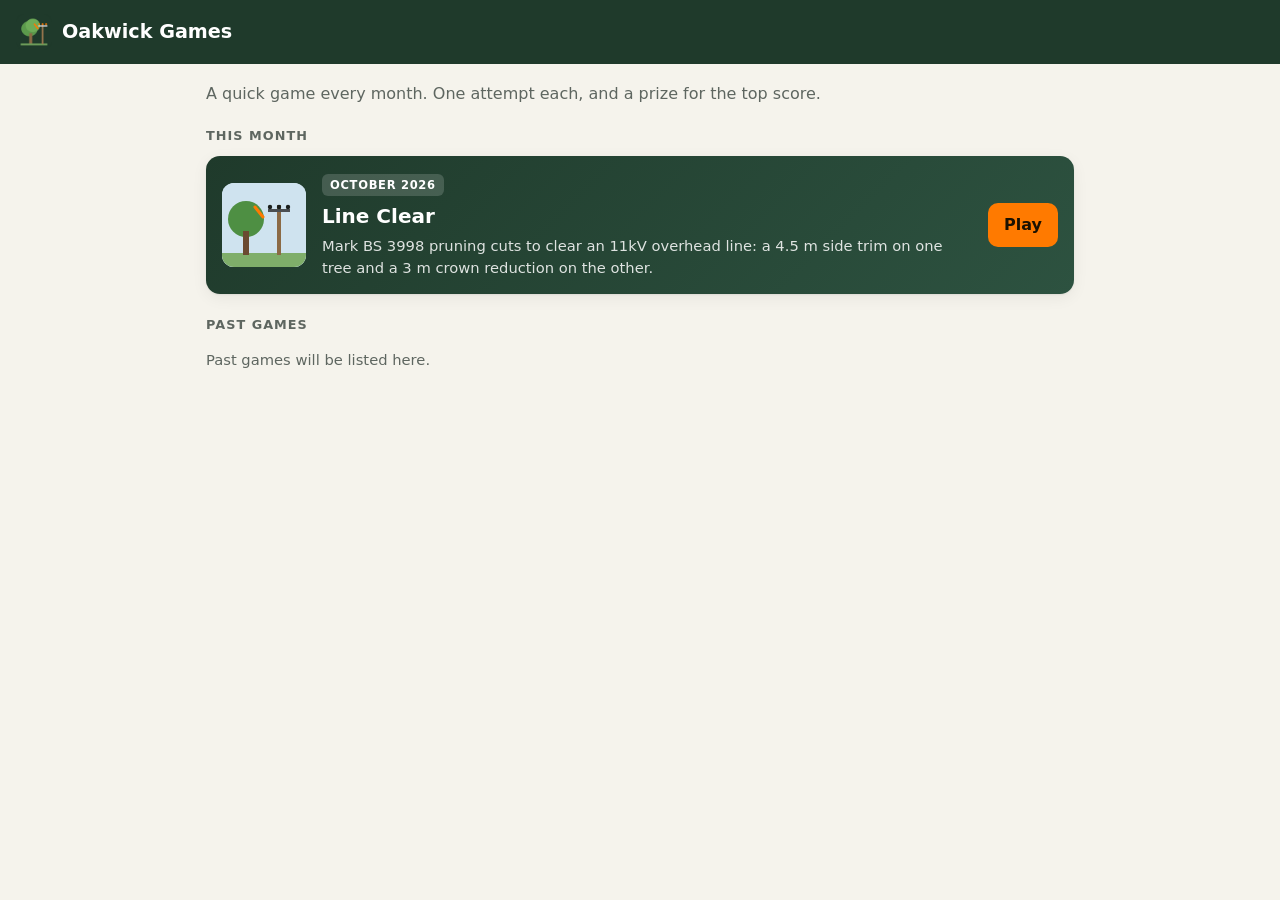
==== index.html @ 3336a116 "Add files via upload" ====
<!doctype html>
<html lang="en-GB">
<head>
<meta charset="utf-8">
<meta name="viewport" content="width=device-width, initial-scale=1, viewport-fit=cover">
<meta name="theme-color" content="#1f3a2b">
<title>Oakwick Games</title>
<link rel="manifest" href="manifest.webmanifest">
<link rel="icon" href="icons/icon-192.png">
<link rel="apple-touch-icon" href="icons/icon-192.png">
<style>
  :root { --forest:#1f3a2b; --forest-2:#2d5240; --hivis:#ff7a00; --paper:#f5f3ec; --ink:#1b1f1c; --muted:#5e6660; }
  * { box-sizing: border-box; }
  body { margin: 0; font-family: system-ui, -apple-system, "Segoe UI", Roboto, Arial, sans-serif; background: var(--paper); color: var(--ink); line-height: 1.45; }
  header { background: var(--forest); color: #fff; padding: 14px 16px; padding-top: max(14px, env(safe-area-inset-top)); display: flex; align-items: center; gap: 10px; }
  header img { width: 36px; height: 36px; border-radius: 8px; }
  header h1 { font-size: 1.2rem; margin: 0; }
  main { max-width: 900px; margin: 0 auto; padding: 18px 16px 40px; }
  .lede { color: var(--muted); margin: 0 0 18px; }
  h2 { font-size: .8rem; text-transform: uppercase; letter-spacing: .08em; color: var(--muted); margin: 22px 0 10px; }
  .game { display: flex; gap: 16px; align-items: center; background: #fff; border-radius: 14px; padding: 16px; box-shadow: 0 1px 2px rgba(0,0,0,.06), 0 4px 16px rgba(0,0,0,.06); text-decoration: none; color: inherit; }
  .game.current { background: linear-gradient(135deg, var(--forest), var(--forest-2)); color: #fff; }
  .game .art { width: 84px; height: 84px; border-radius: 12px; flex: none; background: #cfe3ef; display: grid; place-items: center; overflow: hidden; }
  .game .body { flex: 1; min-width: 0; }
  .game h3 { margin: 0 0 4px; font-size: 1.25rem; }
  .game p { margin: 0; opacity: .85; font-size: .92rem; }
  .game .go { background: var(--hivis); color: #1a1100; font-weight: 700; padding: 10px 16px; border-radius: 10px; white-space: nowrap; }
  .badge { display: inline-block; font-size: .72rem; font-weight: 700; letter-spacing: .06em; text-transform: uppercase; background: rgba(255,255,255,.16); padding: 3px 8px; border-radius: 6px; margin-bottom: 6px; }
  .empty { color: var(--muted); font-size: .92rem; }
  @media (max-width: 520px) { .game { flex-wrap: wrap; } .game .go { width: 100%; text-align: center; } }
</style>
</head>
<body>
<header><img src="icons/icon-192.png" alt=""><h1>Oakwick Games</h1></header>
<main>
  <p class="lede">A quick game every month. One attempt each, and a prize for the top score.</p>
  <h2>This month</h2>
  <a class="game current" href="games/2026-10-line-clear/">
    <div class="art">
      <svg viewBox="0 0 84 84" width="84" height="84" aria-hidden="true">
        <rect width="84" height="84" fill="#cfe3ef"/><rect y="70" width="84" height="14" fill="#7fae6a"/>
        <circle cx="24" cy="36" r="18" fill="#4e8f43"/><rect x="21" y="48" width="6" height="24" fill="#6b4a31"/>
        <rect x="55" y="22" width="4" height="50" fill="#8b6a45"/><rect x="46" y="26" width="22" height="3" fill="#4b4f52"/>
        <circle cx="48" cy="24" r="2.2" fill="#1b1f1c"/><circle cx="57" cy="24" r="2.2" fill="#1b1f1c"/><circle cx="66" cy="24" r="2.2" fill="#1b1f1c"/>
        <line x1="33" y1="24" x2="41" y2="34" stroke="#ff7a00" stroke-width="3" stroke-linecap="round"/>
      </svg>
    </div>
    <div class="body">
      <span class="badge">October 2026</span>
      <h3>Line Clear</h3>
      <p>Mark BS 3998 pruning cuts to clear an 11kV overhead line: a 4.5 m side trim on one tree and a 3 m crown reduction on the other.</p>
    </div>
    <span class="go">Play</span>
  </a>
  <h2>Past games</h2>
  <p class="empty">Past games will be listed here.</p>
</main>
<script>
  if ('serviceWorker' in navigator && location.protocol === 'https:') navigator.serviceWorker.register('sw.js').catch(function () {});
</script>
</body>
</html>
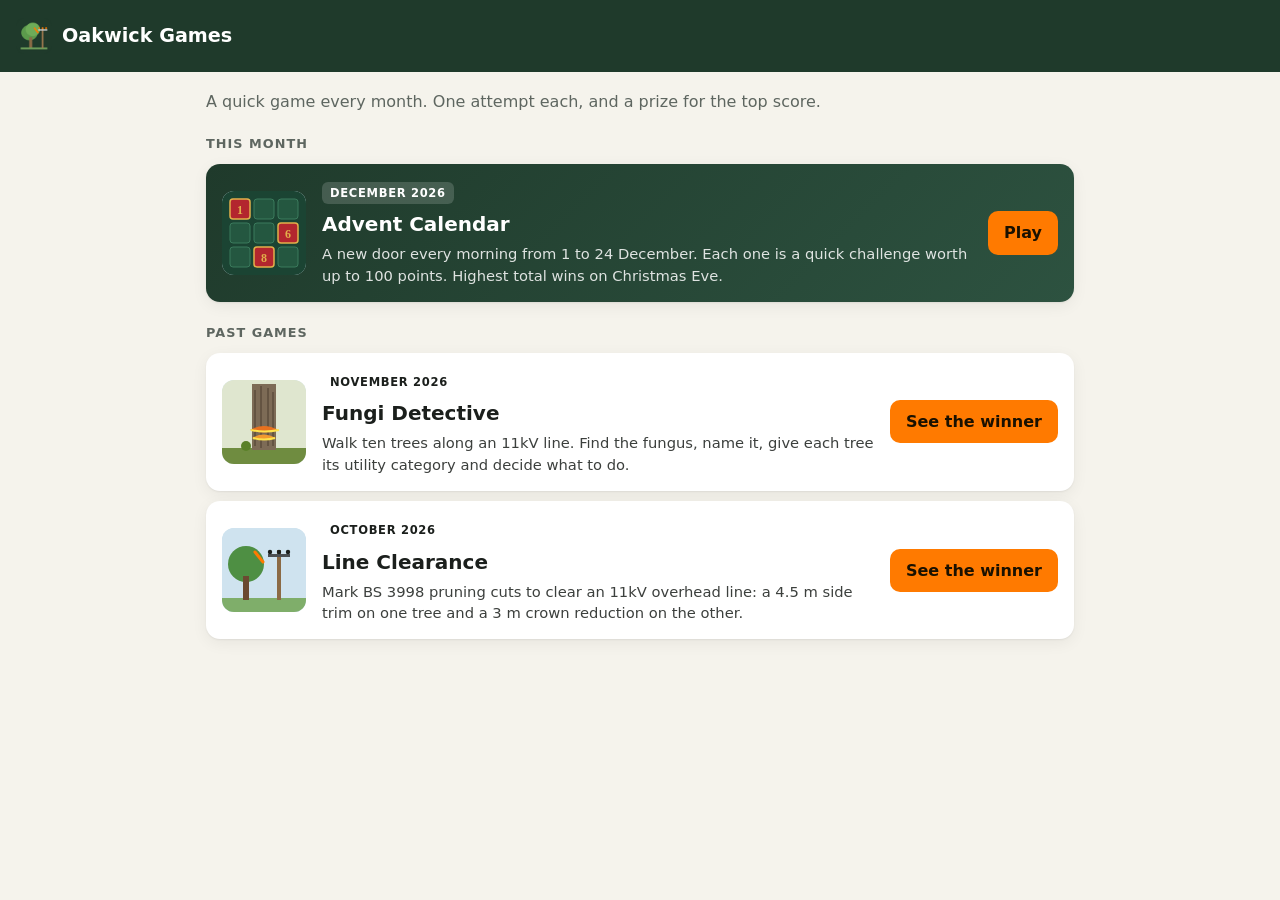
==== commit 651a396c: "Add files via upload" ====
--- a/index.html
+++ b/index.html
@@ -15,11 +15,13 @@
   header { background: var(--forest); color: #fff; padding: 14px 16px; padding-top: max(14px, env(safe-area-inset-top)); display: flex; align-items: center; gap: 10px; }
   header img { width: 36px; height: 36px; border-radius: 8px; }
   header h1 { font-size: 1.2rem; margin: 0; }
+  header .co-logo { margin-left: auto; height: 44px; aspect-ratio: 420 / 323; background: url("icons/oakwick-logo-white.png") center / contain no-repeat; }
   main { max-width: 900px; margin: 0 auto; padding: 18px 16px 40px; }
   .lede { color: var(--muted); margin: 0 0 18px; }
   h2 { font-size: .8rem; text-transform: uppercase; letter-spacing: .08em; color: var(--muted); margin: 22px 0 10px; }
   .game { display: flex; gap: 16px; align-items: center; background: #fff; border-radius: 14px; padding: 16px; box-shadow: 0 1px 2px rgba(0,0,0,.06), 0 4px 16px rgba(0,0,0,.06); text-decoration: none; color: inherit; }
   .game.current { background: linear-gradient(135deg, var(--forest), var(--forest-2)); color: #fff; }
+  .game + .game { margin-top: 10px; }
   .game .art { width: 84px; height: 84px; border-radius: 12px; flex: none; background: #cfe3ef; display: grid; place-items: center; overflow: hidden; }
   .game .body { flex: 1; min-width: 0; }
   .game h3 { margin: 0 0 4px; font-size: 1.25rem; }
@@ -27,35 +29,54 @@
   .game .go { background: var(--hivis); color: #1a1100; font-weight: 700; padding: 10px 16px; border-radius: 10px; white-space: nowrap; }
   .badge { display: inline-block; font-size: .72rem; font-weight: 700; letter-spacing: .06em; text-transform: uppercase; background: rgba(255,255,255,.16); padding: 3px 8px; border-radius: 6px; margin-bottom: 6px; }
   .empty { color: var(--muted); font-size: .92rem; }
+  .game.special { background: #1c1f22; color: #fff; position: relative; overflow: hidden; padding-top: 24px; }
+  .game.special::before { content: ""; position: absolute; left: 0; right: 0; top: 0; height: 8px; background: repeating-linear-gradient(-45deg, #f5a800 0 12px, #1c1f22 12px 24px); }
+  .game.special .go { background: #f5a800; }
   @media (max-width: 520px) { .game { flex-wrap: wrap; } .game .go { width: 100%; text-align: center; } }
 </style>
 </head>
 <body>
-<header><img src="icons/icon-192.png" alt=""><h1>Oakwick Games</h1></header>
+<header><img src="icons/icon-192.png" alt=""><h1>Oakwick Games</h1><span class="co-logo" role="img" aria-label="Oakwick Utility Arborists"></span></header>
 <main>
   <p class="lede">A quick game every month. One attempt each, and a prize for the top score.</p>
   <h2>This month</h2>
-  <a class="game current" href="games/2026-10-line-clear/">
-    <div class="art">
-      <svg viewBox="0 0 84 84" width="84" height="84" aria-hidden="true">
-        <rect width="84" height="84" fill="#cfe3ef"/><rect y="70" width="84" height="14" fill="#7fae6a"/>
-        <circle cx="24" cy="36" r="18" fill="#4e8f43"/><rect x="21" y="48" width="6" height="24" fill="#6b4a31"/>
-        <rect x="55" y="22" width="4" height="50" fill="#8b6a45"/><rect x="46" y="26" width="22" height="3" fill="#4b4f52"/>
-        <circle cx="48" cy="24" r="2.2" fill="#1b1f1c"/><circle cx="57" cy="24" r="2.2" fill="#1b1f1c"/><circle cx="66" cy="24" r="2.2" fill="#1b1f1c"/>
-        <line x1="33" y1="24" x2="41" y2="34" stroke="#ff7a00" stroke-width="3" stroke-linecap="round"/>
-      </svg>
-    </div>
-    <div class="body">
-      <span class="badge">October 2026</span>
-      <h3>Line Clear</h3>
-      <p>Mark BS 3998 pruning cuts to clear an 11kV overhead line: a 4.5 m side trim on one tree and a 3 m crown reduction on the other.</p>
-    </div>
-    <span class="go">Play</span>
-  </a>
+  <div id="current"></div>
+  <div id="special"></div>
   <h2>Past games</h2>
-  <p class="empty">Past games will be listed here.</p>
+  <div id="past"><p class="empty">Past games will be listed here.</p></div>
 </main>
 <script>
+  // Each game appears on the first day of its month. Earlier games move to "Past games" and link to the winning entry.
+  var GAMES = [
+    { round: '2026-10', from: '2026-10-01', label: 'October 2026', title: 'Line Clearance', url: 'games/2026-10-line-clear/', art: 'LC',
+      blurb: 'Mark BS 3998 pruning cuts to clear an 11kV overhead line: a 4.5 m side trim on one tree and a 3 m crown reduction on the other.' },
+    { round: '2026-11', from: '2026-11-01', label: 'November 2026', title: 'Fungi Detective', url: 'games/2026-11-fungi-detective/', art: 'FD',
+      blurb: 'Walk ten trees along an 11kV line. Find the fungus, name it, give each tree its utility category and decide what to do.' },
+    { round: '2026-12', from: '2026-12-01', label: 'December 2026', title: 'Advent Calendar', url: 'games/2026-12-advent/', art: 'AD',
+      blurb: 'A new door every morning from 1 to 24 December. Each one is a quick challenge worth up to 100 points. Highest total wins on Christmas Eve.' }
+  ];
+  // Special editions run alongside the monthly game. They have no prize and no Top 10.
+  // "until" is the last day the card is shown: keep it in step with the closing date in the Rounds tab.
+  var SPECIALS = [
+    { from: '2026-10-02', until: '2026-10-31', label: 'Special edition · hand safety', title: 'Line of Fire', url: 'games/2026-10-line-of-fire/', art: 'LF',
+      blurb: 'Eight moments from an ordinary working day. Mark the hands that are in harm’s way and make the call. No prize, no clock and no sign-in: this one is about going home with all your fingers.' }
+  ];
+  var ART = { LF: '<svg viewBox="0 0 84 84" width="84" height="84" aria-hidden="true"><rect width="84" height="84" fill="#2a2f33"/><g transform="translate(41 38) scale(1.45)"><g fill="#f5a800"><rect x="-13" y="-16" width="6" height="18" rx="3"/><rect x="-6.5" y="-21" width="6" height="22" rx="3"/><rect x="0" y="-22" width="6" height="23" rx="3"/><rect x="6.5" y="-18" width="6" height="19" rx="3"/><rect x="10" y="-4" width="7" height="17" rx="3.5" transform="rotate(-38 13 10)"/><rect x="-13" y="-6" width="25.5" height="25" rx="7"/></g></g><g fill="#f5a800"><path d="M0 84 l12 -12 h12 l-12 12 z M24 84 l12 -12 h12 l-12 12 z M48 84 l12 -12 h12 l-12 12 z M72 84 l12 -12 v12 z"/></g></svg>', AD: '<svg viewBox="0 0 84 84" width="84" height="84" aria-hidden="true"><rect width="84" height="84" fill="#1b4433"/><g fill="#b3262e" stroke="#e2b04a" stroke-width="1.5"><rect x="8" y="8" width="20" height="20" rx="3"/><rect x="56" y="32" width="20" height="20" rx="3"/><rect x="32" y="56" width="20" height="20" rx="3"/></g><g fill="#245740" stroke="#3b7a5c" stroke-width="1"><rect x="32" y="8" width="20" height="20" rx="3"/><rect x="56" y="8" width="20" height="20" rx="3"/><rect x="8" y="32" width="20" height="20" rx="3"/><rect x="32" y="32" width="20" height="20" rx="3"/><rect x="8" y="56" width="20" height="20" rx="3"/><rect x="56" y="56" width="20" height="20" rx="3"/></g><g fill="#e2b04a" font-family="Georgia,serif" font-weight="700" font-size="12" text-anchor="middle"><text x="18" y="23">1</text><text x="66" y="47">6</text><text x="42" y="71">8</text></g></svg>', LC: '<svg viewBox="0 0 84 84" width="84" height="84" aria-hidden="true"><rect width="84" height="84" fill="#cfe3ef"/><rect y="70" width="84" height="14" fill="#7fae6a"/><circle cx="24" cy="36" r="18" fill="#4e8f43"/><rect x="21" y="48" width="6" height="24" fill="#6b4a31"/><rect x="55" y="22" width="4" height="50" fill="#8b6a45"/><rect x="46" y="26" width="22" height="3" fill="#4b4f52"/><circle cx="48" cy="24" r="2.2" fill="#1b1f1c"/><circle cx="57" cy="24" r="2.2" fill="#1b1f1c"/><circle cx="66" cy="24" r="2.2" fill="#1b1f1c"/><line x1="33" y1="24" x2="41" y2="34" stroke="#ff7a00" stroke-width="3" stroke-linecap="round"/></svg>', FD: '<svg viewBox="0 0 84 84" width="84" height="84" aria-hidden="true"><rect width="84" height="84" fill="#dfe6cf"/><rect y="68" width="84" height="16" fill="#6f8c40"/><rect x="30" y="4" width="24" height="66" fill="#7d6b56"/><path d="M33 10v56M39 6v62M46 8v58M51 12v54" stroke="#5a4a3a" stroke-width="1.4"/><path d="M28 50q14-8 28 0q-14 5-28 0z" fill="#e8711f"/><path d="M30 58q12-7 24 0q-12 4-24 0z" fill="#f29a2e"/><path d="M29 50q13 3 28 0" stroke="#fde24e" stroke-width="2" fill="none"/><path d="M31 58q11 3 22 0" stroke="#fde24e" stroke-width="2" fill="none"/><circle cx="24" cy="66" r="5" fill="#5a8128"/></svg>' };
+  var today = new Date(), ymd = today.getFullYear() + '-' + String(today.getMonth() + 1).padStart(2, '0') + '-' + String(today.getDate()).padStart(2, '0');
+  if (/[?&]preview=/.test(location.search)) ymd = location.search.match(/[?&]preview=([0-9-]+)/)[1];
+  var live = GAMES.filter(function (g) { return g.from <= ymd; });
+  function card(g, current) {
+    var href = current ? g.url : g.url + '?view=winner&round=' + g.round;
+    return '<a class="game' + (current ? ' current' : '') + '" href="' + href + '"><div class="art">' + ART[g.art] + '</div><div class="body"><span class="badge">' + g.label + '</span><h3>' + g.title + '</h3><p>' + g.blurb + '</p></div><span class="go">' + (current ? 'Play' : 'See the winner') + '</span></a>';
+  }
+  var specials = SPECIALS.filter(function (g) { return g.from <= ymd && (!g.until || ymd <= g.until); });
+  if (specials.length) document.getElementById('special').innerHTML = '<h2>Special edition</h2>' + specials.map(function (g) {
+    return '<a class="game special" href="' + g.url + '"><div class="art">' + ART[g.art] + '</div><div class="body"><span class="badge">' + g.label + '</span><h3>' + g.title + '</h3><p>' + g.blurb + '</p></div><span class="go">Play</span></a>';
+  }).join('');
+  var cur = live[live.length - 1];
+  document.getElementById('current').innerHTML = cur ? card(cur, true) : '<p class="empty">The first game is coming soon.</p>';
+  var past = live.slice(0, -1).reverse();
+  if (past.length) document.getElementById('past').innerHTML = past.map(function (g) { return card(g, false); }).join('<div style="height:10px"></div>');
   if ('serviceWorker' in navigator && location.protocol === 'https:') navigator.serviceWorker.register('sw.js').catch(function () {});
 </script>
 </body>
